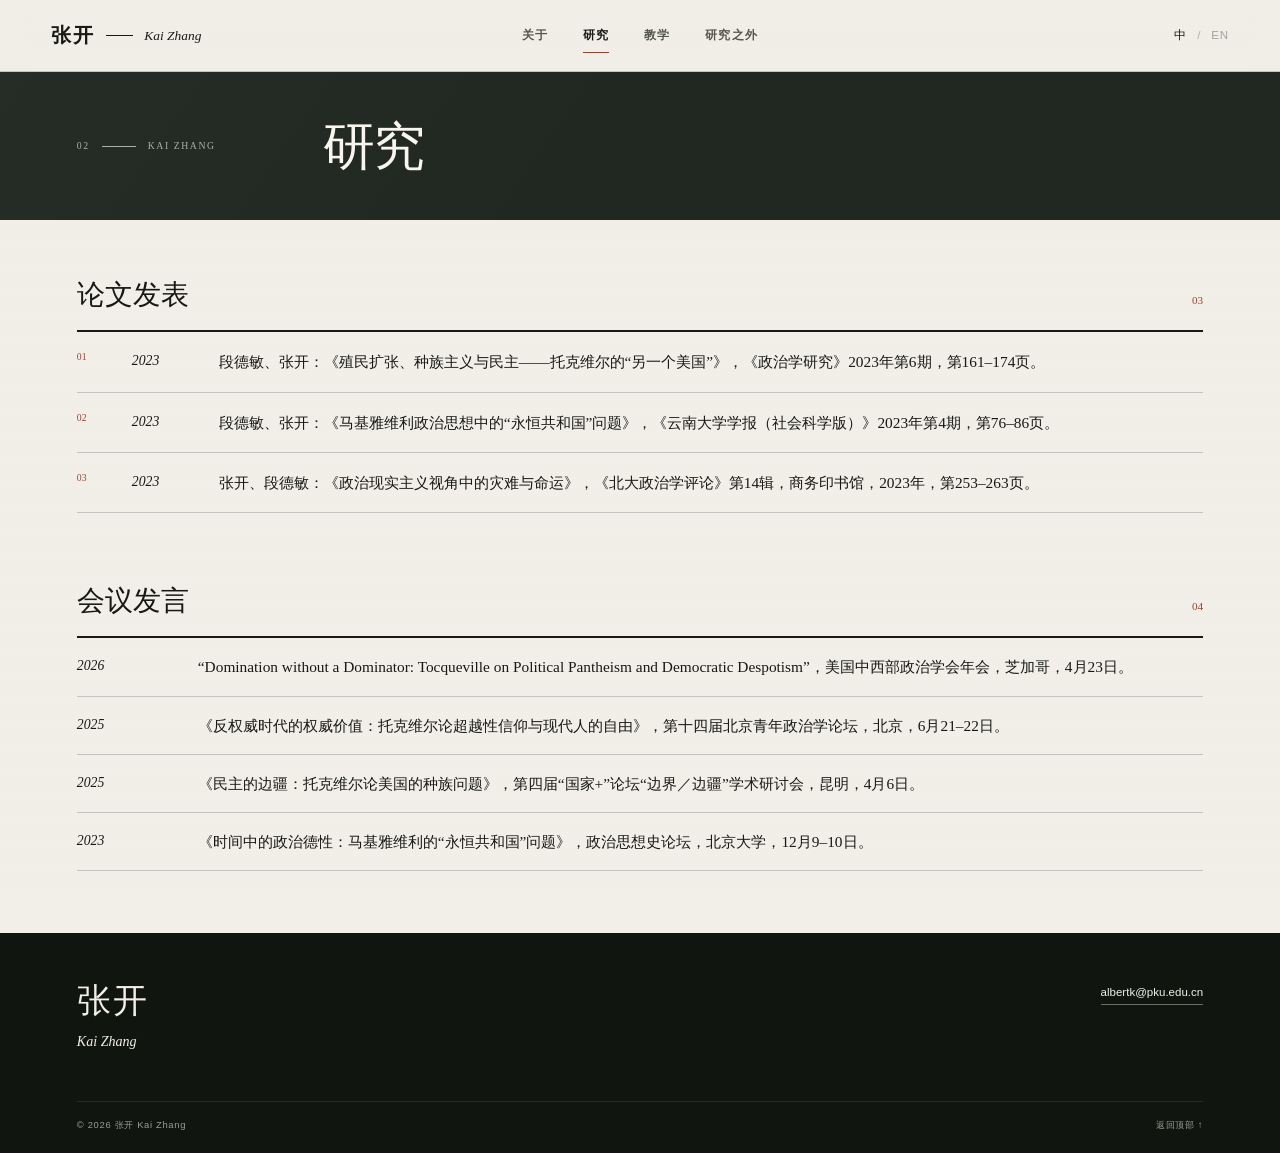
==== research.html @ 306adc5e "Add files via upload" ====
<!DOCTYPE html>
<html lang="zh-CN" data-language="zh">
<head>
  <meta charset="UTF-8" />
  <meta name="viewport" content="width=device-width, initial-scale=1.0" />
  <title>张开 Kai Zhang</title>
  <meta name="description" content="张开的论文发表与会议发言。Publications and conference presentations by Kai Zhang." />
  <meta name="author" content="张开 Kai Zhang" />
  <meta name="robots" content="index, follow" />
  <link rel="stylesheet" href="styles.css" />
</head>

<body>
  <a class="skip-link" href="#main">
    <span class="lang zh">跳至正文</span>
    <span class="lang en">Skip to main content</span>
  </a>

  <header class="site-header" id="top">
    <a class="wordmark" href="index.html" aria-label="Home">
      <span class="wordmark-cn">张开</span>
      <span class="wordmark-rule" aria-hidden="true"></span>
      <span class="wordmark-en">Kai Zhang</span>
    </a>

    <button class="menu-button" type="button" aria-expanded="false" aria-controls="main-navigation">
      <span class="lang zh">目录</span>
      <span class="lang en">Menu</span>
      <i aria-hidden="true"></i>
    </button>

    <nav class="main-nav" id="main-navigation" aria-label="Primary navigation">
      <a href="index.html"><span class="lang zh">关于</span><span class="lang en">About</span></a>
      <a class="is-active" href="research.html"><span class="lang zh">研究</span><span class="lang en">Research</span></a>
      <a href="teaching.html"><span class="lang zh">教学</span><span class="lang en">Teaching</span></a>
      <a href="beyond.html"><span class="lang zh">研究之外</span><span class="lang en">Beyond Research</span></a>
    </nav>

    <button class="language-button" type="button" aria-label="Switch language">
      <span class="language-choice is-current" data-choice="zh">中</span>
      <i aria-hidden="true">/</i>
      <span class="language-choice" data-choice="en">EN</span>
    </button>
  </header>

  <main id="main">
    <section class="page-masthead">
      <p class="page-index">02 <span aria-hidden="true"></span> KAI ZHANG</p>
      <h1><span class="lang zh">研究</span><span class="lang en">Research</span></h1>
    </section>

    <div class="content-page research-page">
      <section class="research-list-section">
        <header class="list-heading">
          <h2><span class="lang zh">论文发表</span><span class="lang en">Publications</span></h2>
          <span>03</span>
        </header>

        <!-- 论文：复制一个 li 即可增加；记得同时修改中英文 -->
        <ol class="publication-list">
          <li>
            <span class="entry-index">01</span>
            <time>2023</time>
            <p class="lang zh">段德敏、张开：《殖民扩张、种族主义与民主——托克维尔的“另一个美国”》，《政治学研究》2023年第6期，第161–174页。</p>
            <p class="lang en">Demin Duan and Kai Zhang, “Colonial Expansion, Racism, and Democracy: Tocqueville’s ‘Another America’,” CASS Journal of Political Science, no. 6 (2023): 161–174.</p>
          </li>
          <li>
            <span class="entry-index">02</span>
            <time>2023</time>
            <p class="lang zh">段德敏、张开：《马基雅维利政治思想中的“永恒共和国”问题》，《云南大学学报（社会科学版）》2023年第4期，第76–86页。</p>
            <p class="lang en">Demin Duan and Kai Zhang, “The Problem of the ‘Perpetual Republic’ in Machiavelli’s Political Thought,” Journal of Yunnan University (Social Sciences Edition), no. 4 (2023): 76–86.</p>
          </li>
          <li>
            <span class="entry-index">03</span>
            <time>2023</time>
            <p class="lang zh">张开、段德敏：《政治现实主义视角中的灾难与命运》，《北大政治学评论》第14辑，商务印书馆，2023年，第253–263页。</p>
            <p class="lang en">Kai Zhang and Demin Duan, “Disaster and Fortune from the Perspective of Political Realism: On Allison McQueen’s Political Realism in Apocalyptic Times,” Peking University Political Science Review 14 (2023): 253–263.</p>
          </li>
        </ol>
      </section>

      <section class="research-list-section">
        <header class="list-heading">
          <h2><span class="lang zh">会议发言</span><span class="lang en">Conference Presentations</span></h2>
          <span>04</span>
        </header>

        <!-- 会议发言：复制一个 li 即可增加 -->
        <ol class="conference-list">
          <li>
            <time>2026</time>
            <p class="lang zh">“Domination without a Dominator: Tocqueville on Political Pantheism and Democratic Despotism”，美国中西部政治学会年会，芝加哥，4月23日。</p>
            <p class="lang en">“Domination without a Dominator: Tocqueville on Political Pantheism and Democratic Despotism,” Annual Conference of the Midwest Political Science Association, Chicago, April 23.</p>
          </li>
          <li>
            <time>2025</time>
            <p class="lang zh">《反权威时代的权威价值：托克维尔论超越性信仰与现代人的自由》，第十四届北京青年政治学论坛，北京，6月21–22日。</p>
            <p class="lang en">“The Value of Authority in an Anti-Authoritarian Age: Tocqueville on Transcendent Faith and the Freedom of Moderns,” 14th Beijing Youth Forum of Political Science, Beijing, June 21–22.</p>
          </li>
          <li>
            <time>2025</time>
            <p class="lang zh">《民主的边疆：托克维尔论美国的种族问题》，第四届“国家+”论坛“边界／边疆”学术研讨会，昆明，4月6日。</p>
            <p class="lang en">“The Frontier of Democracy: Tocqueville on the Problem of Race in America,” Fourth “State+” Forum on Boundary / Frontier, Kunming, April 6.</p>
          </li>
          <li>
            <time>2023</time>
            <p class="lang zh">《时间中的政治德性：马基雅维利的“永恒共和国”问题》，政治思想史论坛，北京大学，12月9–10日。</p>
            <p class="lang en">“Political Virtues in Time: Machiavelli on the ‘Perpetual Republic’,” Forum on the History of Political Thought, Peking University, December 9–10.</p>
          </li>
        </ol>
      </section>
    </div>
  </main>

  <footer class="site-footer">
    <div class="footer-identity"><span>张开</span><p>Kai Zhang</p></div>
    <a class="footer-email" href="mailto:albertk@pku.edu.cn">albertk@pku.edu.cn</a>
    <div class="footer-bottom">
      <p>© <span class="current-year"></span> 张开 Kai Zhang</p>
      <a href="#top"><span class="lang zh">返回顶部</span><span class="lang en">Back to top</span> ↑</a>
    </div>
  </footer>

  <script src="script.js"></script>
</body>
</html>
---- styles.css ----
/*
  张开 Kai Zhang 个人网站
  ============================================================
  这是全站唯一的样式文件。通常你只需要修改 HTML 文字和图片。

  如果要微调视觉，最常修改的是下方 :root 中的：
  --paper      页面背景
  --ink        正文颜色
  --brick      强调色
  --moss       内页标题背景
*/

:root {
  --paper: #f1efe8;
  --paper-deep: #e4dfd3;
  --paper-bright: #f8f6ef;
  --ink: #181914;
  --ink-soft: #55574e;
  --moss: #202821;
  --moss-deep: #11150f;
  --brick: #984433;
  --brick-dark: #703125;
  --rule: rgba(24, 25, 20, 0.2);

  --serif: "Songti SC", "Noto Serif CJK SC", "Source Han Serif SC",
    "STSong", "SimSun", Georgia, serif;
  --sans: "PingFang SC", "Noto Sans CJK SC", "Source Han Sans SC",
    "Microsoft YaHei", Arial, sans-serif;
  --display: "Bodoni 72", Didot, "Times New Roman", var(--serif);
}

* {
  box-sizing: border-box;
}

html {
  scroll-behavior: smooth;
  scroll-padding-top: 72px;
}

body {
  margin: 0;
  color: var(--ink);
  background: var(--paper);
  font-family: var(--sans);
  font-size: 16px;
  line-height: 1.68;
  text-rendering: optimizeLegibility;
  -webkit-font-smoothing: antialiased;
}

/* 很轻的纸张纹理 */
body::before {
  position: fixed;
  inset: 0;
  z-index: 9999;
  pointer-events: none;
  content: "";
  opacity: 0.032;
  background-image: repeating-linear-gradient(
    0deg,
    rgba(0, 0, 0, 0.12) 0,
    rgba(0, 0, 0, 0.12) 1px,
    transparent 1px,
    transparent 3px
  );
  mix-blend-mode: multiply;
}

::selection {
  color: var(--paper-bright);
  background: var(--brick);
}

a {
  color: inherit;
  text-decoration: none;
}

button {
  color: inherit;
}

p,
h1,
h2,
h3,
figure {
  margin: 0;
}

ul,
ol {
  margin: 0;
  padding: 0;
  list-style: none;
}

img {
  display: block;
  max-width: 100%;
}

/*
  中文默认显示。
  script.js 会把 data-language 从 zh 改为 en。
*/
.lang.en {
  display: none;
}

html[data-language="en"] .lang.zh {
  display: none !important;
}

html[data-language="en"] .lang.en {
  display: revert;
}

.skip-link {
  position: fixed;
  top: 10px;
  left: 10px;
  z-index: 1000;
  padding: 7px 11px;
  color: var(--paper-bright);
  background: var(--ink);
  transform: translateY(-180%);
}

.skip-link:focus {
  transform: translateY(0);
}

/* ==========================================================
   顶部导航
   ========================================================== */

.site-header {
  position: sticky;
  top: 0;
  z-index: 100;
  display: grid;
  grid-template-columns: minmax(230px, 1fr) auto minmax(95px, 1fr);
  align-items: center;
  min-height: 72px;
  padding: 0 clamp(24px, 4vw, 66px);
  border-bottom: 1px solid var(--rule);
  background: rgba(241, 239, 232, 0.94);
  backdrop-filter: blur(14px);
  -webkit-backdrop-filter: blur(14px);
}

.wordmark {
  display: flex;
  align-items: center;
  width: fit-content;
  line-height: 1;
}

.wordmark-cn {
  font-family: var(--serif);
  font-size: 1.28rem;
  font-weight: 700;
  letter-spacing: 0.1em;
}

.wordmark-rule {
  width: 27px;
  height: 1px;
  margin: 0 11px;
  background: var(--ink);
}

.wordmark-en {
  font-family: var(--display);
  font-size: 0.84rem;
  font-style: italic;
}

.main-nav {
  display: flex;
  gap: clamp(22px, 2.7vw, 42px);
}

.main-nav a {
  position: relative;
  padding: 8px 0;
  color: var(--ink-soft);
  font-size: 0.78rem;
  font-weight: 600;
  letter-spacing: 0.1em;
  white-space: nowrap;
}

.main-nav a::after {
  position: absolute;
  right: 0;
  bottom: 1px;
  left: 0;
  height: 1px;
  content: "";
  background: var(--brick);
  transform: scaleX(0);
  transform-origin: right;
  transition: transform 220ms ease;
}

.main-nav a:hover,
.main-nav a:focus-visible,
.main-nav a.is-active {
  color: var(--ink);
}

.main-nav a:hover::after,
.main-nav a:focus-visible::after,
.main-nav a.is-active::after {
  transform: scaleX(1);
  transform-origin: left;
}

.language-button {
  justify-self: end;
  padding: 8px 0;
  border: 0;
  background: transparent;
  cursor: pointer;
  font-family: var(--sans);
  font-size: 0.72rem;
  letter-spacing: 0.07em;
}

.language-button span {
  opacity: 0.36;
}

.language-button i {
  padding: 0 6px;
  font-style: normal;
  opacity: 0.3;
}

html[data-language="zh"] .language-choice[data-choice="zh"],
html[data-language="en"] .language-choice[data-choice="en"] {
  opacity: 1;
}

.menu-button {
  display: none;
}

/* ==========================================================
   首页
   ========================================================== */

.home-page {
  display: grid;
  grid-template-columns: minmax(570px, 1.08fr) minmax(440px, 0.92fr);
  gap: clamp(46px, 5.5vw, 88px);
  min-height: calc(100svh - 72px);
  padding: clamp(30px, 3.6vw, 52px) clamp(28px, 5vw, 78px);
  border-bottom: 1px solid var(--rule);
}

.home-about {
  align-self: center;
}

.home-portrait {
  width: clamp(145px, 13vw, 178px);
  margin-bottom: 23px;
}

.home-portrait .home-image-frame {
  aspect-ratio: 4 / 5;
}

.home-image-frame {
  position: relative;
  overflow: hidden;
  background: var(--moss);
}

.home-image-frame > img,
.portrait-placeholder {
  width: 100%;
  height: 100%;
}

.home-image-frame > img {
  position: relative;
  z-index: 2;
  object-fit: cover;
  filter: saturate(0.76) contrast(1.02);
  transition: filter 350ms ease, transform 650ms ease;
}

.home-image-frame:hover > img {
  filter: saturate(0.92) contrast(1.01);
  transform: scale(1.02);
}

.portrait-image > img {
  position: absolute;
  inset: 0;
}

/* 未放入个人照片时显示的占位框 */
.portrait-placeholder {
  display: flex;
  flex-direction: column;
  align-items: center;
  justify-content: center;
  color: var(--paper);
  background:
    radial-gradient(circle at 60% 28%, rgba(255, 255, 255, 0.08), transparent 22%),
    linear-gradient(150deg, #34453b, #111813);
}

.portrait-placeholder::before {
  position: absolute;
  inset: 14px;
  border: 1px solid rgba(255, 255, 255, 0.2);
  content: "";
}

.portrait-placeholder span {
  font-family: var(--display);
  font-size: 1rem;
  font-style: italic;
  letter-spacing: 0.18em;
}

.portrait-placeholder small {
  margin-top: 8px;
  font-size: 0.5rem;
  letter-spacing: 0.25em;
  opacity: 0.55;
}

.home-about-copy {
  max-width: 950px;
}

.home-about-copy p {
  color: var(--ink-soft);
  font-family: var(--serif);
  font-size: clamp(0.92rem, 1.05vw, 1.02rem);
  line-height: 1.78;
  text-align: justify;
}

.home-about-copy p + p {
  margin-top: 12px;
}

.home-details {
  display: grid;
  grid-template-columns: minmax(0, 1.45fr) minmax(180px, 0.55fr);
  gap: clamp(32px, 4vw, 65px);
  margin-top: 25px;
  padding-top: 20px;
  border-top: 1px solid var(--rule);
}

.home-details h2 {
  margin-bottom: 9px;
  color: var(--brick);
  font-family: var(--serif);
  font-size: 0.9rem;
  font-weight: 600;
  letter-spacing: 0.06em;
}

.compact-list li {
  display: grid;
  grid-template-columns: 88px 1fr;
  gap: 12px;
  padding: 5px 0;
  border-bottom: 1px solid var(--rule);
  font-size: 0.75rem;
  line-height: 1.5;
}

.compact-list time,
.compact-language-list em {
  color: var(--ink-soft);
  font-family: var(--display);
  font-style: italic;
}

.compact-language-list li {
  display: flex;
  justify-content: space-between;
  gap: 18px;
  padding: 5px 0;
  border-bottom: 1px solid var(--rule);
  font-size: 0.75rem;
  line-height: 1.5;
}

.home-roman {
  align-self: center;
}

.home-roman .home-image-frame {
  height: min(710px, calc(100svh - 138px));
  min-height: 540px;
}

.roman-image > img {
  object-position: 59% center;
}

.image-label {
  position: absolute;
  right: 12px;
  bottom: 11px;
  left: 12px;
  z-index: 3;
  padding-top: 7px;
  border-top: 1px solid rgba(255, 255, 255, 0.48);
  color: var(--paper-bright);
  font-size: 0.48rem;
  letter-spacing: 0.16em;
}

.home-portrait figcaption,
.home-roman figcaption {
  min-height: 39px;
  padding-top: 10px;
  border-bottom: 1px solid var(--ink);
  font-size: 0.66rem;
  letter-spacing: 0.04em;
}

.home-portrait figcaption a,
.home-roman figcaption a,
.pending-link {
  display: flex;
  align-items: center;
  justify-content: space-between;
  gap: 10px;
}

.home-portrait figcaption a span,
.home-roman figcaption a span {
  color: var(--brick);
}

.pending-link {
  color: var(--ink-soft);
}

/* ==========================================================
   内页公共标题
   标题区刻意保持紧凑，进入页面即可看到正文。
   ========================================================== */

.page-masthead {
  display: grid;
  grid-template-columns: minmax(130px, 0.28fr) 1fr;
  align-items: center;
  min-height: 148px;
  padding: 27px clamp(28px, 6vw, 94px);
  color: var(--paper-bright);
  background:
    linear-gradient(125deg, rgba(255, 255, 255, 0.025), transparent 48%),
    var(--moss);
}

.page-index {
  display: flex;
  align-items: center;
  gap: 12px;
  font-family: var(--display);
  font-size: 0.61rem;
  letter-spacing: 0.16em;
  opacity: 0.65;
}

.page-index span {
  width: 34px;
  height: 1px;
  background: currentColor;
}

.page-masthead h1 {
  font-family: var(--serif);
  font-size: clamp(2.35rem, 4.1vw, 3.8rem);
  font-weight: 400;
  letter-spacing: -0.035em;
  line-height: 1;
}

.content-page {
  padding: clamp(40px, 5vw, 62px) clamp(28px, 6vw, 94px);
}

/* ==========================================================
   研究
   ========================================================== */

.research-page {
  padding-top: clamp(36px, 4vw, 52px);
}

.research-list-section {
  max-width: 1320px;
  margin-left: auto;
}

.research-list-section + .research-list-section {
  margin-top: clamp(46px, 5vw, 68px);
}

.list-heading {
  display: flex;
  align-items: baseline;
  justify-content: space-between;
  padding-bottom: 12px;
  border-bottom: 2px solid var(--ink);
}

.list-heading h2 {
  font-family: var(--serif);
  font-size: clamp(1.45rem, 2.2vw, 2.25rem);
  font-weight: 400;
}

.list-heading > span {
  color: var(--brick);
  font-family: var(--display);
  font-size: 0.7rem;
}

.publication-list li {
  display: grid;
  grid-template-columns: 40px 72px 1fr;
  gap: 15px;
  align-items: start;
  padding: 17px 0;
  border-bottom: 1px solid var(--rule);
}

.entry-index {
  color: var(--brick);
  font-family: var(--display);
  font-size: 0.61rem;
}

.publication-list time,
.conference-list time {
  font-family: var(--display);
  font-size: 0.86rem;
  font-style: italic;
}

.publication-list p,
.conference-list p {
  max-width: 1080px;
  font-family: var(--serif);
  font-size: 0.96rem;
  line-height: 1.64;
}

.conference-list li {
  display: grid;
  grid-template-columns: 95px 1fr;
  gap: 26px;
  padding: 16px 0;
  border-bottom: 1px solid var(--rule);
}

/* ==========================================================
   教学
   ========================================================== */

.simple-page {
  min-height: 42vh;
}

.simple-page > p {
  max-width: 980px;
  font-family: var(--serif);
  font-size: 1.02rem;
  line-height: 1.75;
}

/* ==========================================================
   研究之外
   ========================================================== */

.beyond-page {
  display: grid;
  grid-template-columns: 1.05fr 0.9fr 1.05fr;
  padding-top: clamp(38px, 4vw, 52px);
  padding-bottom: clamp(44px, 5vw, 64px);
}

.beyond-page article {
  min-height: 290px;
  padding: 26px clamp(22px, 2.8vw, 40px);
  border-top: 1px solid var(--ink);
  border-bottom: 1px solid var(--ink);
}

.beyond-page article + article {
  border-left: 1px solid var(--rule);
}

.beyond-page article:first-child {
  color: var(--paper-bright);
  background: var(--brick-dark);
}

.beyond-index {
  color: var(--brick);
  font-family: var(--display);
  font-size: 0.64rem;
  letter-spacing: 0.13em;
}

.beyond-page article:first-child .beyond-index {
  color: rgba(255, 255, 255, 0.65);
}

.beyond-page h2 {
  margin: 27px 0 13px;
  font-family: var(--serif);
  font-size: clamp(1.45rem, 2.2vw, 2.2rem);
  font-weight: 400;
}

.beyond-page p {
  color: var(--ink-soft);
  font-family: var(--serif);
  font-size: 0.92rem;
  line-height: 1.68;
}

.beyond-page article:first-child p {
  color: rgba(255, 255, 255, 0.78);
}

.beyond-page article > a {
  display: inline-block;
  margin-top: 20px;
  padding-bottom: 2px;
  border-bottom: 1px solid var(--ink);
  font-size: 0.68rem;
  font-weight: 700;
  letter-spacing: 0.08em;
  text-transform: uppercase;
}

.beyond-page article > a span {
  margin-left: 7px;
  color: var(--brick);
}

.blog-card h2 {
  margin-bottom: 7px;
}

.blog-list li {
  border-bottom: 1px solid var(--rule);
}

.blog-list a,
.blog-empty {
  display: grid;
  grid-template-columns: 42px 1fr auto;
  gap: 9px;
  align-items: center;
  min-height: 43px;
  font-family: var(--serif);
  font-size: 0.78rem;
  line-height: 1.45;
}

.blog-list time {
  color: var(--brick);
  font-family: var(--display);
  font-size: 0.68rem;
  font-style: italic;
}

.blog-list a > span:last-child {
  color: var(--brick);
}

.blog-empty {
  color: var(--ink-soft);
  opacity: 0.72;
}

/* ==========================================================
   页脚
   ========================================================== */

.site-footer {
  display: grid;
  grid-template-columns: 1fr auto;
  gap: 32px;
  padding: 40px clamp(28px, 6vw, 94px) 20px;
  color: var(--paper);
  background: var(--moss-deep);
}

.footer-identity > span {
  font-family: var(--serif);
  font-size: 2.1rem;
  letter-spacing: 0.07em;
}

.footer-identity p {
  font-family: var(--display);
  font-size: 0.88rem;
  font-style: italic;
}

.footer-email {
  align-self: start;
  margin-top: 10px;
  padding-bottom: 2px;
  border-bottom: 1px solid rgba(255, 255, 255, 0.38);
  font-size: 0.72rem;
}

.footer-bottom {
  display: flex;
  grid-column: 1 / -1;
  align-items: center;
  justify-content: space-between;
  margin-top: 16px;
  padding-top: 15px;
  border-top: 1px solid rgba(255, 255, 255, 0.15);
  font-size: 0.59rem;
  letter-spacing: 0.07em;
  opacity: 0.62;
}

/*
  英文统一字号与行距，避免局部忽大忽小。
*/
html[data-language="en"] .home-about-copy p,
html[data-language="en"] .publication-list p,
html[data-language="en"] .conference-list p,
html[data-language="en"] .simple-page > p,
html[data-language="en"] .beyond-page p {
  font-size: 0.96rem;
  line-height: 1.68;
}

a:focus-visible,
button:focus-visible {
  outline: 2px solid var(--brick);
  outline-offset: 4px;
}

/* ==========================================================
   平板
   ========================================================== */

@media (max-width: 1120px) {
  .site-header {
    grid-template-columns: 1fr auto;
  }

  .main-nav {
    position: absolute;
    top: 71px;
    right: 0;
    left: 0;
    display: none;
    flex-direction: column;
    gap: 0;
    padding: 14px clamp(24px, 4vw, 66px) 23px;
    border-bottom: 1px solid var(--rule);
    background: var(--paper);
  }

  .main-nav.is-open {
    display: flex;
  }

  .main-nav a {
    padding: 12px 0;
    border-bottom: 1px solid var(--rule);
  }

  .menu-button {
    display: flex;
    align-items: center;
    gap: 11px;
    justify-self: end;
    padding: 8px 0;
    border: 0;
    background: transparent;
    cursor: pointer;
    font-family: var(--sans);
    font-size: 0.68rem;
    letter-spacing: 0.12em;
  }

  .menu-button i {
    width: 17px;
    height: 8px;
    border-top: 1px solid currentColor;
    border-bottom: 1px solid currentColor;
  }

  .language-button {
    position: absolute;
    right: clamp(90px, 13vw, 140px);
  }

  .home-page {
    grid-template-columns: minmax(0, 1.06fr) minmax(365px, 0.94fr);
    gap: 38px;
    padding-right: 32px;
    padding-left: 32px;
  }

  .home-details {
    grid-template-columns: 1fr;
    gap: 20px;
  }

  .beyond-page {
    grid-template-columns: 1fr 1fr;
  }

  .beyond-page article:first-child {
    grid-column: 1 / -1;
  }

  .beyond-page article:nth-child(2) {
    border-left: 0;
  }
}

@media (max-width: 860px) {
  .home-page {
    grid-template-columns: 1fr;
    gap: 44px;
    padding: 52px 28px 62px;
  }

  .home-details {
    grid-template-columns: 1.35fr 0.65fr;
  }

  .home-roman {
    width: min(100%, 680px);
  }

  .home-roman .home-image-frame {
    height: auto;
    min-height: 0;
    aspect-ratio: 4 / 3;
  }

  .home-roman .roman-image > img {
    object-position: center;
  }
}

/* ==========================================================
   手机
   ========================================================== */

@media (max-width: 620px) {
  html {
    scroll-padding-top: 64px;
  }

  body {
    font-size: 15px;
  }

  .site-header {
    min-height: 64px;
    padding: 0 19px;
  }

  .wordmark-cn {
    font-size: 1.18rem;
  }

  .wordmark-rule {
    width: 16px;
    margin: 0 8px;
  }

  .wordmark-en {
    font-size: 0.71rem;
  }

  .main-nav {
    top: 63px;
    padding-right: 19px;
    padding-left: 19px;
  }

  .menu-button span {
    display: none;
  }

  .language-button {
    right: 55px;
  }

  .home-page {
    gap: 38px;
    min-height: 0;
    padding: 42px 20px 52px;
  }

  .home-about-copy p,
  html[data-language="en"] .home-about-copy p {
    font-size: 0.94rem;
    line-height: 1.72;
    text-align: left;
  }

  .home-details {
    grid-template-columns: 1fr;
    gap: 22px;
  }

  .compact-list li {
    grid-template-columns: 78px 1fr;
  }

  .home-portrait {
    width: min(44vw, 170px);
    margin-bottom: 22px;
  }

  .home-portrait figcaption,
  .home-roman figcaption {
    overflow-wrap: anywhere;
    font-size: 0.59rem;
  }

  .image-label {
    font-size: 0.4rem;
    letter-spacing: 0.1em;
  }

  .page-masthead {
    grid-template-columns: 1fr;
    gap: 16px;
    min-height: 0;
    padding: 24px 20px 27px;
  }

  .page-masthead h1 {
    font-size: clamp(2.25rem, 11vw, 3.2rem);
  }

  .content-page {
    padding: 36px 20px 48px;
  }

  .research-list-section + .research-list-section {
    margin-top: 48px;
  }

  .publication-list li {
    grid-template-columns: 31px 1fr;
    gap: 6px 12px;
    padding: 17px 0;
  }

  .publication-list time {
    grid-column: 2;
    grid-row: 1;
  }

  .publication-list p {
    grid-column: 1 / -1;
    margin-top: 5px;
  }

  .conference-list li {
    grid-template-columns: 62px 1fr;
    gap: 15px;
  }

  .beyond-page {
    grid-template-columns: 1fr;
    padding: 36px 20px 48px;
  }

  .beyond-page article:first-child {
    grid-column: auto;
  }

  .beyond-page article {
    min-height: 0;
    padding: 24px 22px 29px;
  }

  .beyond-page article + article {
    border-top: 0;
    border-left: 0;
  }

  .site-footer {
    grid-template-columns: 1fr;
    gap: 20px;
    padding: 36px 20px 19px;
  }

  .footer-email {
    justify-self: start;
    margin-top: 0;
  }

  .footer-bottom {
    grid-column: 1;
  }
}

@media (prefers-reduced-motion: reduce) {
  html {
    scroll-behavior: auto;
  }

  *,
  *::before,
  *::after {
    animation-duration: 0.01ms !important;
    animation-iteration-count: 1 !important;
    transition-duration: 0.01ms !important;
  }
}
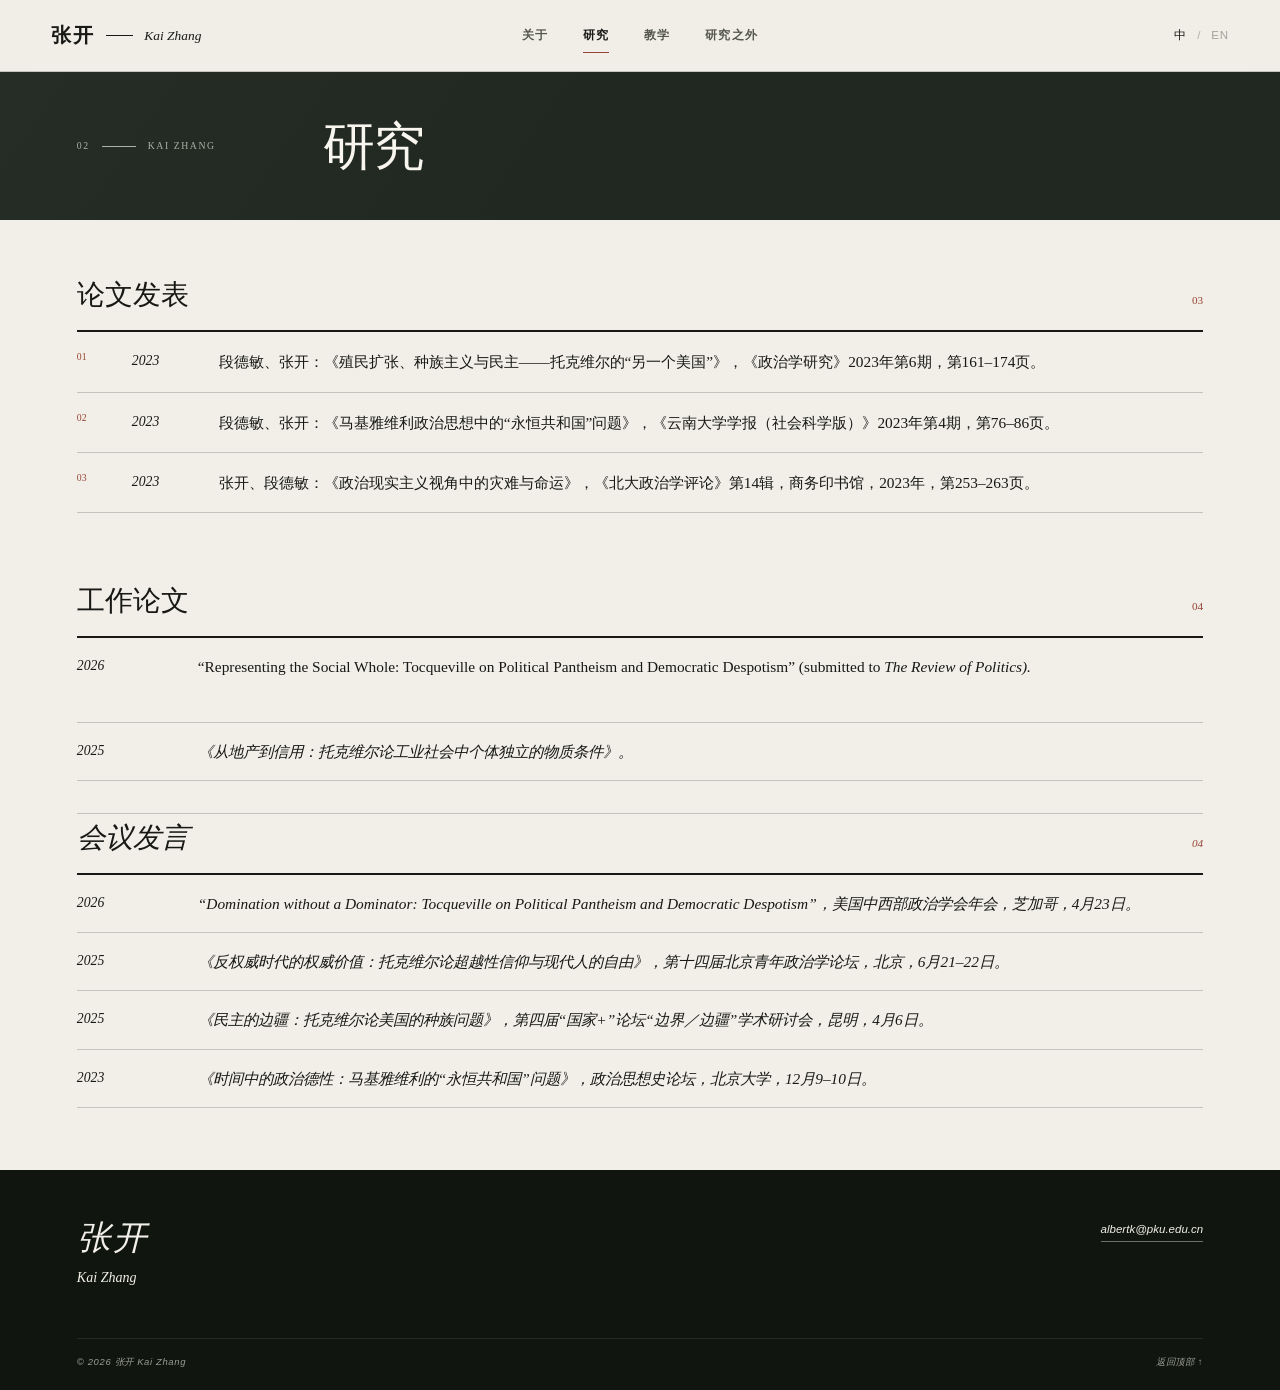
==== commit 9a1c85c9: "Update research.html" ====
--- a/research.html
+++ b/research.html
@@ -56,6 +56,7 @@
           <span>03</span>
         </header>
 
+        
         <!-- 论文：复制一个 li 即可增加；记得同时修改中英文 -->
         <ol class="publication-list">
           <li>
@@ -79,6 +80,26 @@
         </ol>
       </section>
 
+      <section class="research-list-section">
+        <header class="list-heading">
+          <h2><span class="lang zh">工作论文</span><span class="lang en">Conference Presentations</span></h2>
+          <span>04</span>
+        </header>
+          <ol class="conference-list">
+          <li>
+            <time>2026</time>
+            <p class="lang zh">“Representing the Social Whole: Tocqueville on Political Pantheism and Democratic Despotism” (submitted to <em>The Review of Politics<em>).</p>
+            <p class="lang en">“Representing the Social Whole: Tocqueville on Political Pantheism and Democratic Despotism” (submitted to <em>The Review of Politics<em>).</p>
+          </li>
+          <li>
+            <time>2025</time>
+            <p class="lang zh">《从地产到信用：托克维尔论工业社会中个体独立的物质条件》。</p>
+            <p class="lang en">“From Property to Credit: Tocqueville on Material Condition of Independence”.</p>
+          </li>
+          <li>
+           </ol>
+          </section>
+        
       <section class="research-list-section">
         <header class="list-heading">
           <h2><span class="lang zh">会议发言</span><span class="lang en">Conference Presentations</span></h2>
--- a/styles.css
+++ b/styles.css
@@ -588,114 +588,6 @@
 }
 
 /* ==========================================================
-   研究之外
-   ========================================================== */
-
-.beyond-page {
-  display: grid;
-  grid-template-columns: 1.05fr 0.9fr 1.05fr;
-  padding-top: clamp(38px, 4vw, 52px);
-  padding-bottom: clamp(44px, 5vw, 64px);
-}
-
-.beyond-page article {
-  min-height: 290px;
-  padding: 26px clamp(22px, 2.8vw, 40px);
-  border-top: 1px solid var(--ink);
-  border-bottom: 1px solid var(--ink);
-}
-
-.beyond-page article + article {
-  border-left: 1px solid var(--rule);
-}
-
-.beyond-page article:first-child {
-  color: var(--paper-bright);
-  background: var(--brick-dark);
-}
-
-.beyond-index {
-  color: var(--brick);
-  font-family: var(--display);
-  font-size: 0.64rem;
-  letter-spacing: 0.13em;
-}
-
-.beyond-page article:first-child .beyond-index {
-  color: rgba(255, 255, 255, 0.65);
-}
-
-.beyond-page h2 {
-  margin: 27px 0 13px;
-  font-family: var(--serif);
-  font-size: clamp(1.45rem, 2.2vw, 2.2rem);
-  font-weight: 400;
-}
-
-.beyond-page p {
-  color: var(--ink-soft);
-  font-family: var(--serif);
-  font-size: 0.92rem;
-  line-height: 1.68;
-}
-
-.beyond-page article:first-child p {
-  color: rgba(255, 255, 255, 0.78);
-}
-
-.beyond-page article > a {
-  display: inline-block;
-  margin-top: 20px;
-  padding-bottom: 2px;
-  border-bottom: 1px solid var(--ink);
-  font-size: 0.68rem;
-  font-weight: 700;
-  letter-spacing: 0.08em;
-  text-transform: uppercase;
-}
-
-.beyond-page article > a span {
-  margin-left: 7px;
-  color: var(--brick);
-}
-
-.blog-card h2 {
-  margin-bottom: 7px;
-}
-
-.blog-list li {
-  border-bottom: 1px solid var(--rule);
-}
-
-.blog-list a,
-.blog-empty {
-  display: grid;
-  grid-template-columns: 42px 1fr auto;
-  gap: 9px;
-  align-items: center;
-  min-height: 43px;
-  font-family: var(--serif);
-  font-size: 0.78rem;
-  line-height: 1.45;
-}
-
-.blog-list time {
-  color: var(--brick);
-  font-family: var(--display);
-  font-size: 0.68rem;
-  font-style: italic;
-}
-
-.blog-list a > span:last-child {
-  color: var(--brick);
-}
-
-.blog-empty {
-  color: var(--ink-soft);
-  opacity: 0.72;
-}
-
-/* ==========================================================
    页脚
    ========================================================== */
 
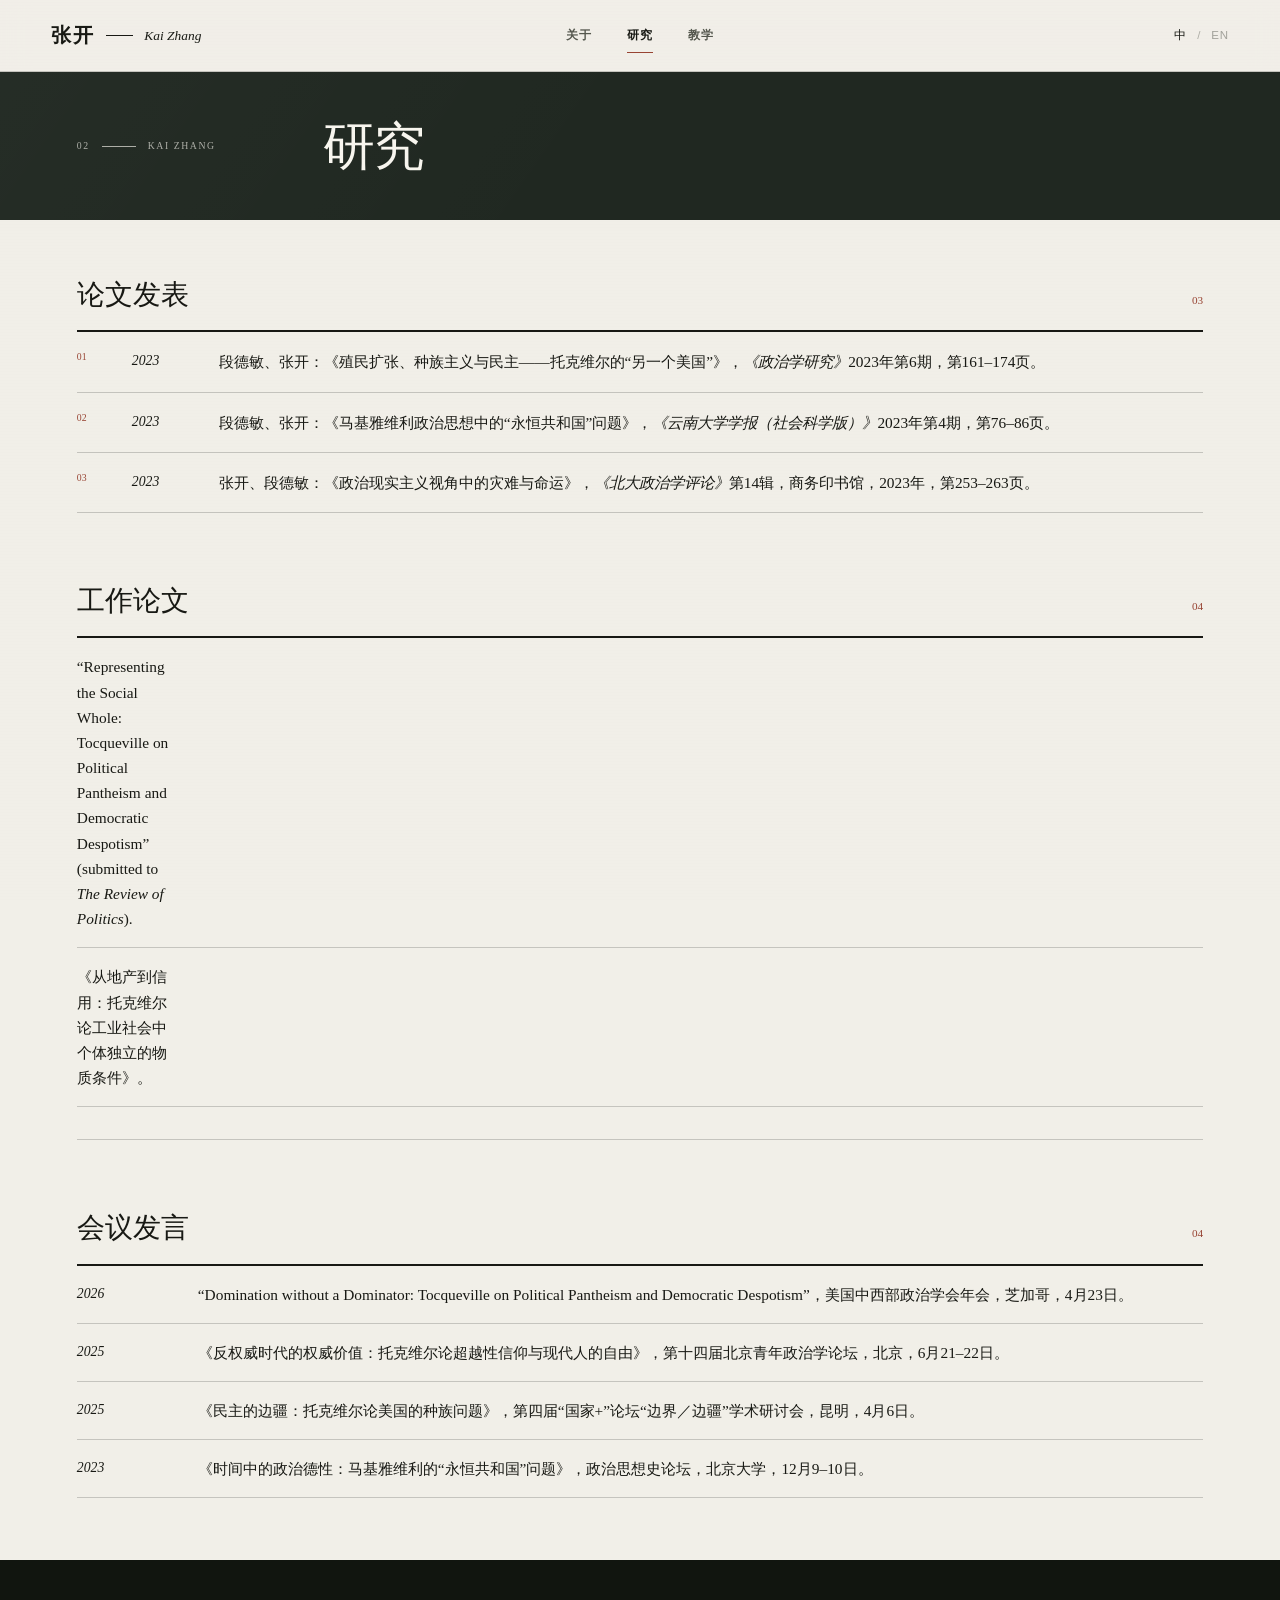
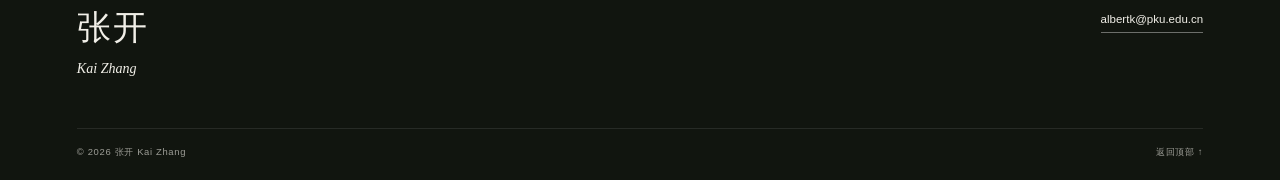
==== commit 4ff2baf5: "Update research.html" ====
--- a/research.html
+++ b/research.html
@@ -33,7 +33,6 @@
       <a href="index.html"><span class="lang zh">关于</span><span class="lang en">About</span></a>
       <a class="is-active" href="research.html"><span class="lang zh">研究</span><span class="lang en">Research</span></a>
       <a href="teaching.html"><span class="lang zh">教学</span><span class="lang en">Teaching</span></a>
-      <a href="beyond.html"><span class="lang zh">研究之外</span><span class="lang en">Beyond Research</span></a>
     </nav>
 
     <button class="language-button" type="button" aria-label="Switch language">
@@ -56,26 +55,25 @@
           <span>03</span>
         </header>
 
-        
         <!-- 论文：复制一个 li 即可增加；记得同时修改中英文 -->
         <ol class="publication-list">
           <li>
             <span class="entry-index">01</span>
             <time>2023</time>
-            <p class="lang zh">段德敏、张开：《殖民扩张、种族主义与民主——托克维尔的“另一个美国”》，《政治学研究》2023年第6期，第161–174页。</p>
-            <p class="lang en">Demin Duan and Kai Zhang, “Colonial Expansion, Racism, and Democracy: Tocqueville’s ‘Another America’,” CASS Journal of Political Science, no. 6 (2023): 161–174.</p>
+            <p class="lang zh">段德敏、张开：《殖民扩张、种族主义与民主——托克维尔的“另一个美国”》，<em>《政治学研究》</em>2023年第6期，第161–174页。</p>
+            <p class="lang en">Demin Duan and Kai Zhang, “Colonial Expansion, Racism, and Democracy: Tocqueville’s ‘Another America’,” <em>CASS Journal of Political Science</em>, no. 6 (2023): 161–174.</p>
           </li>
           <li>
             <span class="entry-index">02</span>
             <time>2023</time>
-            <p class="lang zh">段德敏、张开：《马基雅维利政治思想中的“永恒共和国”问题》，《云南大学学报（社会科学版）》2023年第4期，第76–86页。</p>
-            <p class="lang en">Demin Duan and Kai Zhang, “The Problem of the ‘Perpetual Republic’ in Machiavelli’s Political Thought,” Journal of Yunnan University (Social Sciences Edition), no. 4 (2023): 76–86.</p>
+            <p class="lang zh">段德敏、张开：《马基雅维利政治思想中的“永恒共和国”问题》，<em>《云南大学学报（社会科学版）》</em>2023年第4期，第76–86页。</p>
+            <p class="lang en">Demin Duan and Kai Zhang, “The Problem of the ‘Perpetual Republic’ in Machiavelli’s Political Thought,” <em>Journal of Yunnan University (Social Sciences Edition)</em>, no. 4 (2023): 76–86.</p>
           </li>
           <li>
             <span class="entry-index">03</span>
             <time>2023</time>
-            <p class="lang zh">张开、段德敏：《政治现实主义视角中的灾难与命运》，《北大政治学评论》第14辑，商务印书馆，2023年，第253–263页。</p>
-            <p class="lang en">Kai Zhang and Demin Duan, “Disaster and Fortune from the Perspective of Political Realism: On Allison McQueen’s Political Realism in Apocalyptic Times,” Peking University Political Science Review 14 (2023): 253–263.</p>
+            <p class="lang zh">张开、段德敏：《政治现实主义视角中的灾难与命运》，<em>《北大政治学评论》</em>第14辑，商务印书馆，2023年，第253–263页。</p>
+            <p class="lang en">Kai Zhang and Demin Duan, “Disaster and Fortune from the Perspective of Political Realism: On Allison McQueen’s Political Realism in Apocalyptic Times,” <em>Peking University Political Science Review</em> 14 (2023): 253–263.</p>
           </li>
         </ol>
       </section>
@@ -85,21 +83,21 @@
           <h2><span class="lang zh">工作论文</span><span class="lang en">Conference Presentations</span></h2>
           <span>04</span>
         </header>
-          <ol class="conference-list">
+
+        <ol class="conference-list">
           <li>
-            <time>2026</time>
-            <p class="lang zh">“Representing the Social Whole: Tocqueville on Political Pantheism and Democratic Despotism” (submitted to <em>The Review of Politics<em>).</p>
-            <p class="lang en">“Representing the Social Whole: Tocqueville on Political Pantheism and Democratic Despotism” (submitted to <em>The Review of Politics<em>).</p>
+            <p class="lang zh">“Representing the Social Whole: Tocqueville on Political Pantheism and Democratic Despotism” (submitted to <em>The Review of Politics</em>).</p>
+            <p class="lang en">“Representing the Social Whole: Tocqueville on Political Pantheism and Democratic Despotism” (submitted to <em>The Review of Politics</em>).</p>
           </li>
           <li>
-            <time>2025</time>
             <p class="lang zh">《从地产到信用：托克维尔论工业社会中个体独立的物质条件》。</p>
             <p class="lang en">“From Property to Credit: Tocqueville on Material Condition of Independence”.</p>
           </li>
           <li>
-           </ol>
-          </section>
-        
+          </li>
+        </ol>
+      </section>
+
       <section class="research-list-section">
         <header class="list-heading">
           <h2><span class="lang zh">会议发言</span><span class="lang en">Conference Presentations</span></h2>
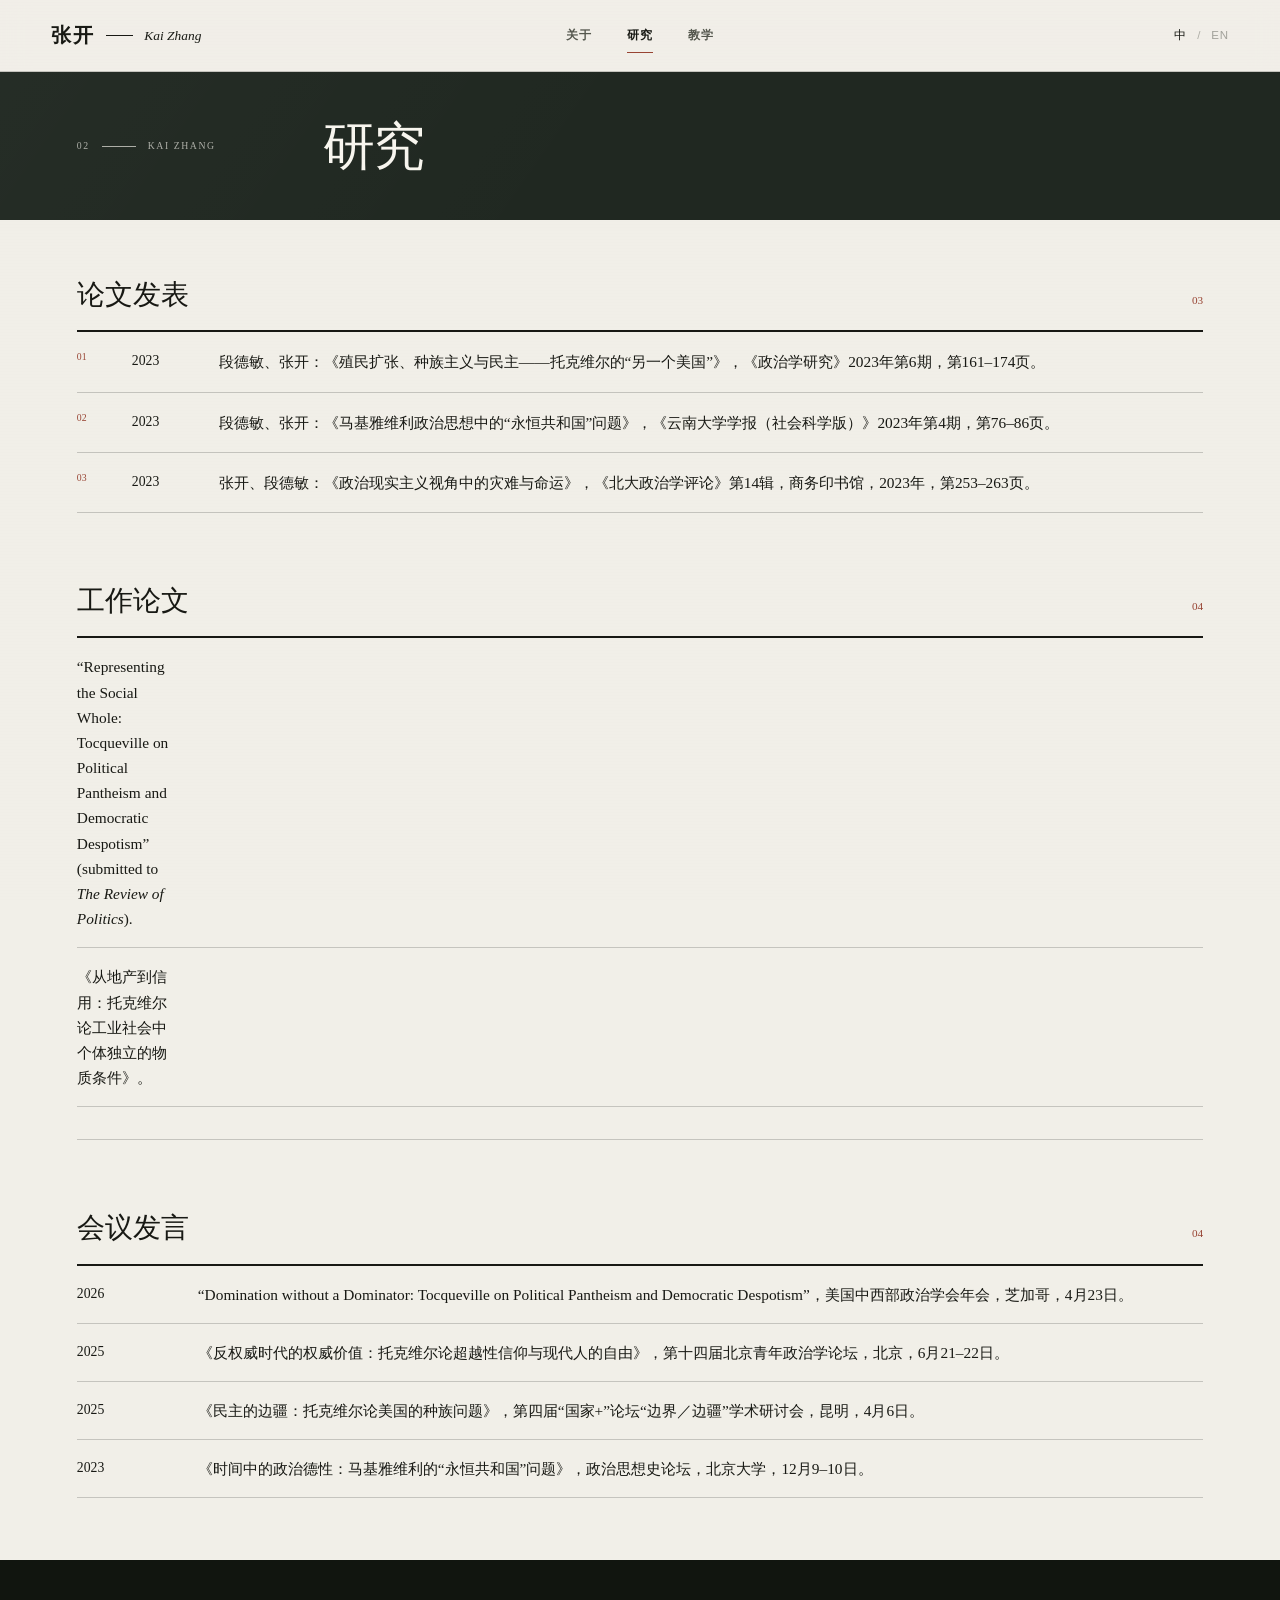
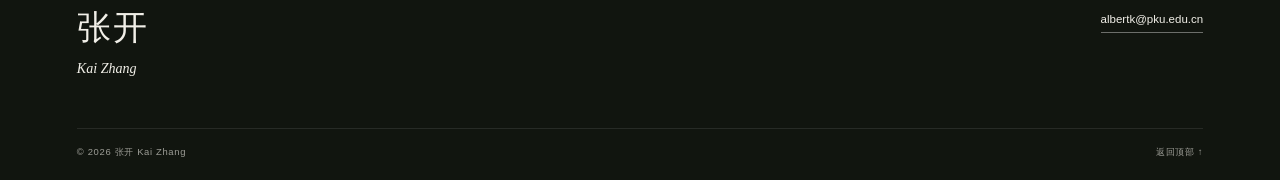
==== commit cc1a409d: "Update research.html" ====
--- a/research.html
+++ b/research.html
@@ -60,19 +60,19 @@
           <li>
             <span class="entry-index">01</span>
             <time>2023</time>
-            <p class="lang zh">段德敏、张开：《殖民扩张、种族主义与民主——托克维尔的“另一个美国”》，<em>《政治学研究》</em>2023年第6期，第161–174页。</p>
+            <p class="lang zh">段德敏、张开：《殖民扩张、种族主义与民主——托克维尔的“另一个美国”》，《政治学研究》2023年第6期，第161–174页。</p>
             <p class="lang en">Demin Duan and Kai Zhang, “Colonial Expansion, Racism, and Democracy: Tocqueville’s ‘Another America’,” <em>CASS Journal of Political Science</em>, no. 6 (2023): 161–174.</p>
           </li>
           <li>
             <span class="entry-index">02</span>
             <time>2023</time>
-            <p class="lang zh">段德敏、张开：《马基雅维利政治思想中的“永恒共和国”问题》，<em>《云南大学学报（社会科学版）》</em>2023年第4期，第76–86页。</p>
+            <p class="lang zh">段德敏、张开：《马基雅维利政治思想中的“永恒共和国”问题》，《云南大学学报（社会科学版）》2023年第4期，第76–86页。</p>
             <p class="lang en">Demin Duan and Kai Zhang, “The Problem of the ‘Perpetual Republic’ in Machiavelli’s Political Thought,” <em>Journal of Yunnan University (Social Sciences Edition)</em>, no. 4 (2023): 76–86.</p>
           </li>
           <li>
             <span class="entry-index">03</span>
             <time>2023</time>
-            <p class="lang zh">张开、段德敏：《政治现实主义视角中的灾难与命运》，<em>《北大政治学评论》</em>第14辑，商务印书馆，2023年，第253–263页。</p>
+            <p class="lang zh">张开、段德敏：《政治现实主义视角中的灾难与命运》，《北大政治学评论》第14辑，商务印书馆，2023年，第253–263页。</p>
             <p class="lang en">Kai Zhang and Demin Duan, “Disaster and Fortune from the Perspective of Political Realism: On Allison McQueen’s Political Realism in Apocalyptic Times,” <em>Peking University Political Science Review</em> 14 (2023): 253–263.</p>
           </li>
         </ol>
@@ -80,7 +80,7 @@
 
       <section class="research-list-section">
         <header class="list-heading">
-          <h2><span class="lang zh">工作论文</span><span class="lang en">Conference Presentations</span></h2>
+          <h2><span class="lang zh">工作论文</span><span class="lang en">Working Papers</span></h2>
           <span>04</span>
         </header>
 
--- a/styles.css
+++ b/styles.css
@@ -1,13 +1,14 @@
 /*
-  张开 Kai Zhang 个人网站
-  ============================================================
-  这是全站唯一的样式文件。通常你只需要修改 HTML 文字和图片。
-
-  如果要微调视觉，最常修改的是下方 :root 中的：
-  --paper      页面背景
-  --ink        正文颜色
-  --brick      强调色
-  --moss       内页标题背景
+张开 Kai Zhang 个人网站
+=================
+
+这是全站唯一的样式文件。通常你只需要修改 HTML 文字和图片。
+
+如果要微调视觉，最常修改的是下方 :root 中的：
+--paper      页面背景
+--ink        正文颜色
+--brick      强调色
+--moss       内页标题背景
 */
 
 :root {
@@ -102,8 +103,8 @@
 }
 
 /*
-  中文默认显示。
-  script.js 会把 data-language 从 zh 改为 en。
+中文默认显示。
+script.js 会把 data-language 从 zh 改为 en。
 */
 .lang.en {
   display: none;
@@ -133,8 +134,8 @@
 }
 
 /* ==========================================================
-   顶部导航
-   ========================================================== */
+顶部导航
+========================================================== */
 
 .site-header {
   position: sticky;
@@ -250,8 +251,8 @@
 }
 
 /* ==========================================================
-   首页
-   ========================================================== */
+首页
+========================================================== */
 
 .home-page {
   display: grid;
@@ -453,9 +454,9 @@
 }
 
 /* ==========================================================
-   内页公共标题
-   标题区刻意保持紧凑，进入页面即可看到正文。
-   ========================================================== */
+内页公共标题
+标题区刻意保持紧凑，进入页面即可看到正文。
+========================================================== */
 
 .page-masthead {
   display: grid;
@@ -498,8 +499,8 @@
 }
 
 /* ==========================================================
-   研究
-   ========================================================== */
+研究
+========================================================== */
 
 .research-page {
   padding-top: clamp(36px, 4vw, 52px);
@@ -526,6 +527,7 @@
   font-family: var(--serif);
   font-size: clamp(1.45rem, 2.2vw, 2.25rem);
   font-weight: 400;
+  font-style: normal;
 }
 
 .list-heading > span {
@@ -553,7 +555,7 @@
 .conference-list time {
   font-family: var(--display);
   font-size: 0.86rem;
-  font-style: italic;
+  font-style: normal;
 }
 
 .publication-list p,
@@ -562,6 +564,17 @@
   font-family: var(--serif);
   font-size: 0.96rem;
   line-height: 1.64;
+  font-style: normal;
+}
+
+/*
+研究页面的引用规范：
+正文、论文题目和会议名称均为正体；
+只有 HTML 中明确写成 <em>...</em> 的刊物名称使用斜体。
+*/
+.publication-list p em,
+.conference-list p em {
+  font-style: italic;
 }
 
 .conference-list li {
@@ -573,8 +586,8 @@
 }
 
 /* ==========================================================
-   教学
-   ========================================================== */
+教学
+========================================================== */
 
 .simple-page {
   min-height: 42vh;
@@ -588,8 +601,8 @@
 }
 
 /* ==========================================================
-   页脚
-   ========================================================== */
+页脚
+========================================================== */
 
 .site-footer {
   display: grid;
@@ -634,7 +647,7 @@
 }
 
 /*
-  英文统一字号与行距，避免局部忽大忽小。
+英文统一字号与行距，避免局部忽大忽小。
 */
 html[data-language="en"] .home-about-copy p,
 html[data-language="en"] .publication-list p,
@@ -652,8 +665,8 @@
 }
 
 /* ==========================================================
-   平板
-   ========================================================== */
+平板
+========================================================== */
 
 @media (max-width: 1120px) {
   .site-header {
@@ -760,8 +773,8 @@
 }
 
 /* ==========================================================
-   手机
-   ========================================================== */
+手机
+========================================================== */
 
 @media (max-width: 620px) {
   html {
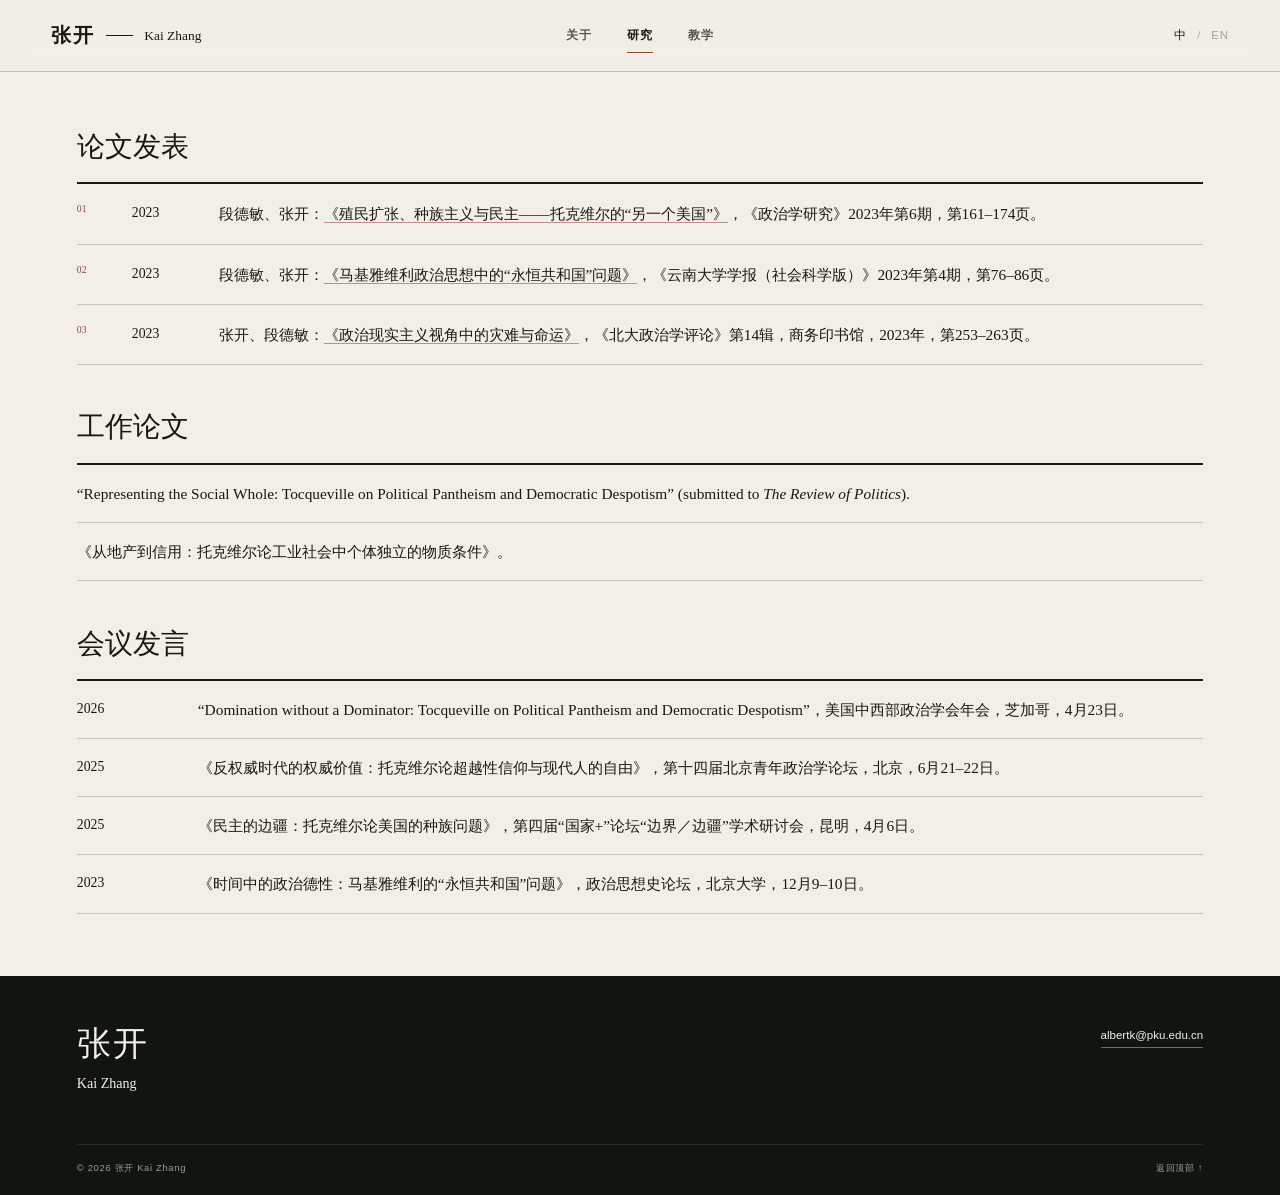
==== commit 7629309f: "Refine site layout, citations, portrait, and PDF links Restore the large landscape portrait, standar" ====
--- a/research.html
+++ b/research.html
@@ -43,37 +43,43 @@
   </header>
 
   <main id="main">
-    <section class="page-masthead">
-      <p class="page-index">02 <span aria-hidden="true"></span> KAI ZHANG</p>
-      <h1><span class="lang zh">研究</span><span class="lang en">Research</span></h1>
-    </section>
-
     <div class="content-page research-page">
       <section class="research-list-section">
         <header class="list-heading">
           <h2><span class="lang zh">论文发表</span><span class="lang en">Publications</span></h2>
-          <span>03</span>
         </header>
 
-        <!-- 论文：复制一个 li 即可增加；记得同时修改中英文 -->
+        <!-- 中文刊名按中文规范使用书名号、正体；英文刊名使用 cite，显示为斜体。 -->
         <ol class="publication-list">
           <li>
             <span class="entry-index">01</span>
             <time>2023</time>
-            <p class="lang zh">段德敏、张开：《殖民扩张、种族主义与民主——托克维尔的“另一个美国”》，《政治学研究》2023年第6期，第161–174页。</p>
-            <p class="lang en">Demin Duan and Kai Zhang, “Colonial Expansion, Racism, and Democracy: Tocqueville’s ‘Another America’,” <em>CASS Journal of Political Science</em>, no. 6 (2023): 161–174.</p>
+            <p class="lang zh">
+              段德敏、张开：<a href="tocqueville-another-america.pdf" target="_blank" rel="noopener noreferrer">《殖民扩张、种族主义与民主——托克维尔的“另一个美国”》</a>，<cite class="journal-title journal-title-zh">《政治学研究》</cite>2023年第6期，第161–174页。
+            </p>
+            <p class="lang en">
+              Demin Duan and Kai Zhang, <a href="tocqueville-another-america.pdf" target="_blank" rel="noopener noreferrer">“Colonial Expansion, Racism, and Democracy: Tocqueville’s ‘Another America’”</a>, <cite class="journal-title">CASS Journal of Political Science</cite>, no. 6 (2023): 161–174.
+            </p>
           </li>
           <li>
             <span class="entry-index">02</span>
             <time>2023</time>
-            <p class="lang zh">段德敏、张开：《马基雅维利政治思想中的“永恒共和国”问题》，《云南大学学报（社会科学版）》2023年第4期，第76–86页。</p>
-            <p class="lang en">Demin Duan and Kai Zhang, “The Problem of the ‘Perpetual Republic’ in Machiavelli’s Political Thought,” <em>Journal of Yunnan University (Social Sciences Edition)</em>, no. 4 (2023): 76–86.</p>
+            <p class="lang zh">
+              段德敏、张开：<a href="machiavelli-perpetual-republic.pdf" target="_blank" rel="noopener noreferrer">《马基雅维利政治思想中的“永恒共和国”问题》</a>，<cite class="journal-title journal-title-zh">《云南大学学报（社会科学版）》</cite>2023年第4期，第76–86页。
+            </p>
+            <p class="lang en">
+              Demin Duan and Kai Zhang, <a href="machiavelli-perpetual-republic.pdf" target="_blank" rel="noopener noreferrer">“The Problem of the ‘Perpetual Republic’ in Machiavelli’s Political Thought”</a>, <cite class="journal-title">Journal of Yunnan University (Social Sciences Edition)</cite>, no. 4 (2023): 76–86.
+            </p>
           </li>
           <li>
             <span class="entry-index">03</span>
             <time>2023</time>
-            <p class="lang zh">张开、段德敏：《政治现实主义视角中的灾难与命运》，《北大政治学评论》第14辑，商务印书馆，2023年，第253–263页。</p>
-            <p class="lang en">Kai Zhang and Demin Duan, “Disaster and Fortune from the Perspective of Political Realism: On Allison McQueen’s Political Realism in Apocalyptic Times,” <em>Peking University Political Science Review</em> 14 (2023): 253–263.</p>
+            <p class="lang zh">
+              张开、段德敏：<a href="political-realism-disaster-fortune.pdf" target="_blank" rel="noopener noreferrer">《政治现实主义视角中的灾难与命运》</a>，<cite class="journal-title journal-title-zh">《北大政治学评论》</cite>第14辑，商务印书馆，2023年，第253–263页。
+            </p>
+            <p class="lang en">
+              Kai Zhang and Demin Duan, <a href="political-realism-disaster-fortune.pdf" target="_blank" rel="noopener noreferrer">“Disaster and Fortune from the Perspective of Political Realism: On Allison McQueen’s Political Realism in Apocalyptic Times”</a>, <cite class="journal-title">Peking University Political Science Review</cite>, vol. 14 (2023): 253–263.
+            </p>
           </li>
         </ol>
       </section>
@@ -81,19 +87,16 @@
       <section class="research-list-section">
         <header class="list-heading">
           <h2><span class="lang zh">工作论文</span><span class="lang en">Working Papers</span></h2>
-          <span>04</span>
         </header>
 
-        <ol class="conference-list">
+        <ol class="conference-list working-paper-list">
           <li>
-            <p class="lang zh">“Representing the Social Whole: Tocqueville on Political Pantheism and Democratic Despotism” (submitted to <em>The Review of Politics</em>).</p>
-            <p class="lang en">“Representing the Social Whole: Tocqueville on Political Pantheism and Democratic Despotism” (submitted to <em>The Review of Politics</em>).</p>
+            <p class="lang zh">“Representing the Social Whole: Tocqueville on Political Pantheism and Democratic Despotism” (submitted to <cite class="journal-title">The Review of Politics</cite>).</p>
+            <p class="lang en">“Representing the Social Whole: Tocqueville on Political Pantheism and Democratic Despotism” (submitted to <cite class="journal-title">The Review of Politics</cite>).</p>
           </li>
           <li>
             <p class="lang zh">《从地产到信用：托克维尔论工业社会中个体独立的物质条件》。</p>
-            <p class="lang en">“From Property to Credit: Tocqueville on Material Condition of Independence”.</p>
-          </li>
-          <li>
+            <p class="lang en">“From Property to Credit: Tocqueville on the Material Conditions of Individual Independence.”</p>
           </li>
         </ol>
       </section>
@@ -101,7 +104,6 @@
       <section class="research-list-section">
         <header class="list-heading">
           <h2><span class="lang zh">会议发言</span><span class="lang en">Conference Presentations</span></h2>
-          <span>04</span>
         </header>
 
         <!-- 会议发言：复制一个 li 即可增加 -->
--- a/styles.css
+++ b/styles.css
@@ -20,7 +20,6 @@
   --moss: #202821;
   --moss-deep: #11150f;
   --brick: #984433;
-  --brick-dark: #703125;
   --rule: rgba(24, 25, 20, 0.2);
 
   --serif: "Songti SC", "Noto Serif CJK SC", "Source Han Serif SC",
@@ -176,7 +175,7 @@
 .wordmark-en {
   font-family: var(--display);
   font-size: 0.84rem;
-  font-style: italic;
+  font-style: normal;
 }
 
 .main-nav {
@@ -268,12 +267,12 @@
 }
 
 .home-portrait {
-  width: clamp(145px, 13vw, 178px);
-  margin-bottom: 23px;
+  width: min(100%, 680px);
+  margin-bottom: 27px;
 }
 
 .home-portrait .home-image-frame {
-  aspect-ratio: 4 / 5;
+  aspect-ratio: 3 / 2;
 }
 
 .home-image-frame {
@@ -304,6 +303,7 @@
 .portrait-image > img {
   position: absolute;
   inset: 0;
+  object-position: center;
 }
 
 /* 未放入个人照片时显示的占位框 */
@@ -328,7 +328,7 @@
 .portrait-placeholder span {
   font-family: var(--display);
   font-size: 1rem;
-  font-style: italic;
+  font-style: normal;
   letter-spacing: 0.18em;
 }
 
@@ -384,10 +384,10 @@
 }
 
 .compact-list time,
-.compact-language-list em {
+.language-level {
   color: var(--ink-soft);
   font-family: var(--display);
-  font-style: italic;
+  font-style: normal;
 }
 
 .compact-language-list li {
@@ -453,47 +453,7 @@
   color: var(--ink-soft);
 }
 
-/* ==========================================================
-内页公共标题
-标题区刻意保持紧凑，进入页面即可看到正文。
-========================================================== */
-
-.page-masthead {
-  display: grid;
-  grid-template-columns: minmax(130px, 0.28fr) 1fr;
-  align-items: center;
-  min-height: 148px;
-  padding: 27px clamp(28px, 6vw, 94px);
-  color: var(--paper-bright);
-  background:
-    linear-gradient(125deg, rgba(255, 255, 255, 0.025), transparent 48%),
-    var(--moss);
-}
-
-.page-index {
-  display: flex;
-  align-items: center;
-  gap: 12px;
-  font-family: var(--display);
-  font-size: 0.61rem;
-  letter-spacing: 0.16em;
-  opacity: 0.65;
-}
-
-.page-index span {
-  width: 34px;
-  height: 1px;
-  background: currentColor;
-}
-
-.page-masthead h1 {
-  font-family: var(--serif);
-  font-size: clamp(2.35rem, 4.1vw, 3.8rem);
-  font-weight: 400;
-  letter-spacing: -0.035em;
-  line-height: 1;
-}
-
+/* 内页直接进入正文，避免重复标题占据首屏。 */
 .content-page {
   padding: clamp(40px, 5vw, 62px) clamp(28px, 6vw, 94px);
 }
@@ -512,7 +472,7 @@
 }
 
 .research-list-section + .research-list-section {
-  margin-top: clamp(46px, 5vw, 68px);
+  margin-top: clamp(28px, 3vw, 40px);
 }
 
 .list-heading {
@@ -528,12 +488,6 @@
   font-size: clamp(1.45rem, 2.2vw, 2.25rem);
   font-weight: 400;
   font-style: normal;
-}
-
-.list-heading > span {
-  color: var(--brick);
-  font-family: var(--display);
-  font-size: 0.7rem;
 }
 
 .publication-list li {
@@ -569,12 +523,27 @@
 
 /*
 研究页面的引用规范：
-正文、论文题目和会议名称均为正体；
-只有 HTML 中明确写成 <em>...</em> 的刊物名称使用斜体。
+作者、年份、论文题目、工作论文与会议名称均为正体；
+只有 .journal-title 标记的英文刊物名称使用斜体。
+中文刊名依照中文规范使用书名号并保持正体。
 */
-.publication-list p em,
-.conference-list p em {
+.journal-title {
   font-style: italic;
+}
+
+.journal-title-zh {
+  font-style: normal;
+}
+
+.publication-list a {
+  border-bottom: 1px solid rgba(152, 68, 51, 0.55);
+  transition: color 180ms ease, border-color 180ms ease;
+}
+
+.publication-list a:hover,
+.publication-list a:focus-visible {
+  color: var(--brick);
+  border-color: var(--brick);
 }
 
 .conference-list li {
@@ -583,6 +552,10 @@
   gap: 26px;
   padding: 16px 0;
   border-bottom: 1px solid var(--rule);
+}
+
+.working-paper-list li {
+  grid-template-columns: 1fr;
 }
 
 /* ==========================================================
@@ -622,7 +595,7 @@
 .footer-identity p {
   font-family: var(--display);
   font-size: 0.88rem;
-  font-style: italic;
+  font-style: normal;
 }
 
 .footer-email {
@@ -652,8 +625,7 @@
 html[data-language="en"] .home-about-copy p,
 html[data-language="en"] .publication-list p,
 html[data-language="en"] .conference-list p,
-html[data-language="en"] .simple-page > p,
-html[data-language="en"] .beyond-page p {
+html[data-language="en"] .simple-page > p {
   font-size: 0.96rem;
   line-height: 1.68;
 }
@@ -733,17 +705,6 @@
     gap: 20px;
   }
 
-  .beyond-page {
-    grid-template-columns: 1fr 1fr;
-  }
-
-  .beyond-page article:first-child {
-    grid-column: 1 / -1;
-  }
-
-  .beyond-page article:nth-child(2) {
-    border-left: 0;
-  }
 }
 
 @media (max-width: 860px) {
@@ -840,8 +801,8 @@
   }
 
   .home-portrait {
-    width: min(44vw, 170px);
-    margin-bottom: 22px;
+    width: 100%;
+    margin-bottom: 25px;
   }
 
   .home-portrait figcaption,
@@ -855,23 +816,12 @@
     letter-spacing: 0.1em;
   }
 
-  .page-masthead {
-    grid-template-columns: 1fr;
-    gap: 16px;
-    min-height: 0;
-    padding: 24px 20px 27px;
-  }
-
-  .page-masthead h1 {
-    font-size: clamp(2.25rem, 11vw, 3.2rem);
-  }
-
   .content-page {
     padding: 36px 20px 48px;
   }
 
   .research-list-section + .research-list-section {
-    margin-top: 48px;
+    margin-top: 30px;
   }
 
   .publication-list li {
@@ -893,25 +843,6 @@
   .conference-list li {
     grid-template-columns: 62px 1fr;
     gap: 15px;
-  }
-
-  .beyond-page {
-    grid-template-columns: 1fr;
-    padding: 36px 20px 48px;
-  }
-
-  .beyond-page article:first-child {
-    grid-column: auto;
-  }
-
-  .beyond-page article {
-    min-height: 0;
-    padding: 24px 22px 29px;
-  }
-
-  .beyond-page article + article {
-    border-top: 0;
-    border-left: 0;
   }
 
   .site-footer {
